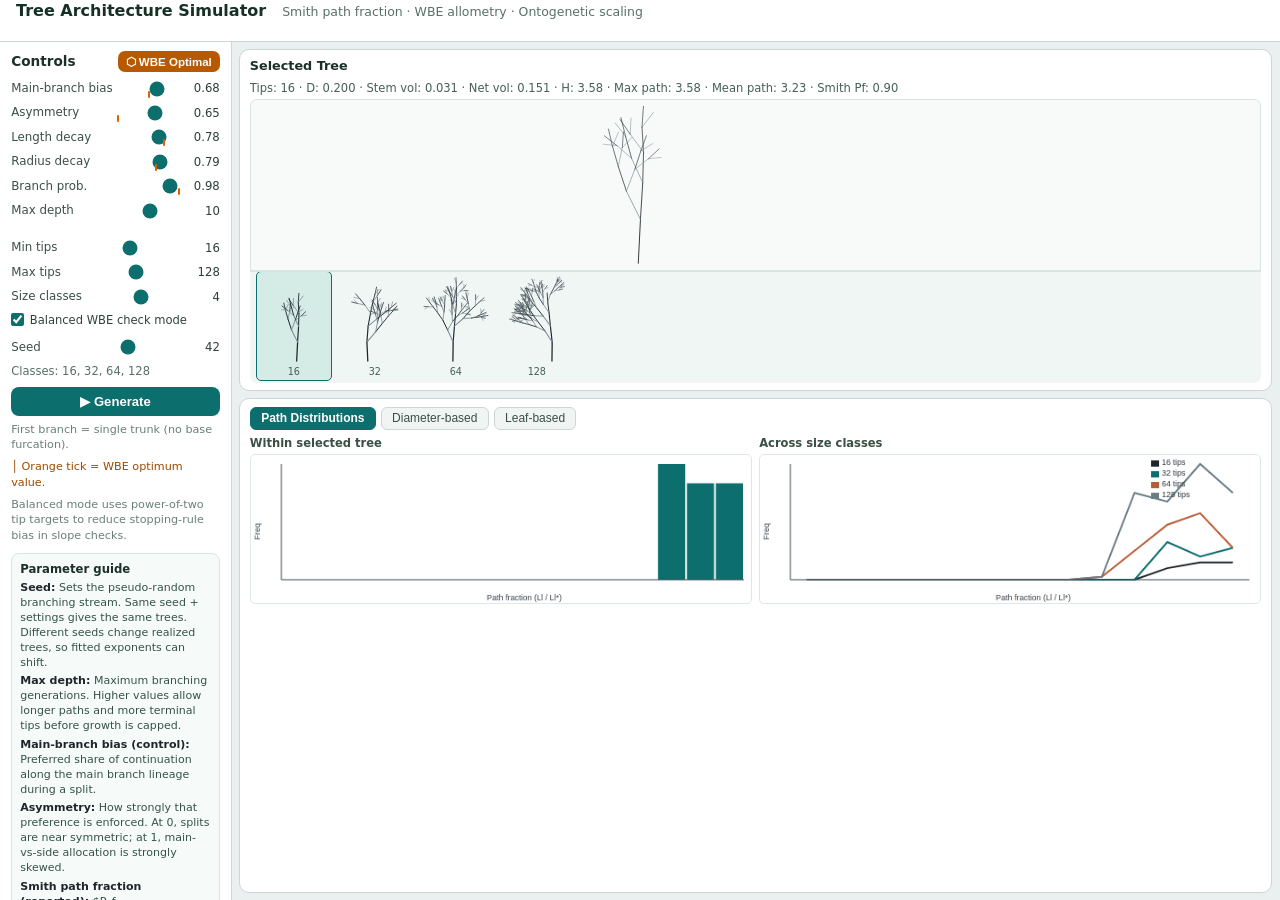
==== js-tree-simulator/index.html @ 08dd442a "Backup scaling tree architecture project with docs and vignette source" ====
<!doctype html>
<html lang="en">
<head>
  <meta charset="utf-8">
  <meta name="viewport" content="width=device-width, initial-scale=1">
  <title>Tree Architecture Simulator</title>
  <link rel="stylesheet" href="styles.css">
</head>
<body>
  <header class="hero">
    <h1>Tree Architecture Simulator</h1>
    <span class="hero-sub">Smith path fraction · WBE allometry · Ontogenetic scaling</span>
  </header>

  <div class="app-layout">

    <!-- ── Left sidebar: controls ── -->
    <aside class="controls" aria-label="Simulation controls">

      <div class="ctrl-header">
        <span class="ctrl-title">Controls</span>
        <button id="wbeSnapBtn" class="wbe-btn" type="button">⬡ WBE Optimal</button>
      </div>

      <!-- Branching geometry -->
      <div class="slider-group">

        <div class="slider-row">
          <label for="pathFraction">Main-branch bias</label>
          <div class="slider-wrap" data-wbe="0.5" data-min="0" data-max="1">
            <input id="pathFraction" type="range" min="0" max="1" step="0.01" value="0.68">
            <div class="wbe-tick" title="WBE optimum: 0.50 (symmetric allocation)"></div>
          </div>
          <output id="pathFractionValue">0.68</output>
        </div>

        <div class="slider-row">
          <label for="asymStrength">Asymmetry</label>
          <div class="slider-wrap" data-wbe="0" data-min="0" data-max="1">
            <input id="asymStrength" type="range" min="0" max="1" step="0.01" value="0.65">
            <div class="wbe-tick" title="WBE optimum: 0.00 (symmetric)"></div>
          </div>
          <output id="asymStrengthValue">0.65</output>
        </div>

        <div class="slider-row">
          <label for="lengthDecay">Length decay</label>
          <div class="slider-wrap" data-wbe="0.794" data-min="0.3" data-max="0.95">
            <input id="lengthDecay" type="range" min="0.3" max="0.95" step="0.01" value="0.78">
            <div class="wbe-tick" title="WBE optimum: 0.794 = 2⁻¹/³ (volume-filling)"></div>
          </div>
          <output id="lengthDecayValue">0.78</output>
        </div>

        <div class="slider-row">
          <label for="radiusDecay">Radius decay</label>
          <div class="slider-wrap" data-wbe="0.707" data-min="0.3" data-max="0.95">
            <input id="radiusDecay" type="range" min="0.3" max="0.95" step="0.01" value="0.79">
            <div class="wbe-tick" title="WBE optimum: 0.707 = 2⁻¹/² (area-preserving)"></div>
          </div>
          <output id="radiusDecayValue">0.79</output>
        </div>

        <div class="slider-row">
          <label for="branchProb">Branch prob.</label>
          <div class="slider-wrap" data-wbe="1.0" data-min="0.1" data-max="1">
            <input id="branchProb" type="range" min="0.1" max="1" step="0.01" value="0.98">
            <div class="wbe-tick" title="WBE optimum: 1.00 (always bifurcate)"></div>
          </div>
          <output id="branchProbValue">0.98</output>
        </div>

        <div class="slider-row">
          <label for="maxDepth">Max depth</label>
          <div class="slider-wrap">
            <input id="maxDepth" type="range" min="3" max="16" step="1" value="10">
          </div>
          <output id="maxDepthValue">10</output>
        </div>

      </div>

      <div class="divider"></div>

      <!-- Size class controls -->
      <div class="slider-group">

        <div class="slider-row">
          <label for="minTips">Min tips</label>
          <div class="slider-wrap">
            <input id="minTips" type="range" min="4" max="128" step="1" value="16">
          </div>
          <output id="minTipsValue">16</output>
        </div>

        <div class="slider-row">
          <label for="maxTips">Max tips</label>
          <div class="slider-wrap">
            <input id="maxTips" type="range" min="16" max="512" step="1" value="128">
          </div>
          <output id="maxTipsValue">128</output>
        </div>

        <div class="slider-row">
          <label for="classCount">Size classes</label>
          <div class="slider-wrap">
            <input id="classCount" type="range" min="2" max="8" step="1" value="4">
          </div>
          <output id="classCountValue">4</output>
        </div>

        <div class="check-row">
          <label for="balancedWbeMode">
            <input id="balancedWbeMode" type="checkbox" checked>
            Balanced WBE check mode
          </label>
        </div>

        <div class="slider-row">
          <label for="seed">Seed</label>
          <div class="slider-wrap">
            <input id="seed" type="range" min="1" max="999" step="1" value="42">
          </div>
          <output id="seedValue">42</output>
        </div>

      </div>

      <p class="size-preview" id="sizeClassPreview">Classes: 16, 32, 64, 128</p>

      <button id="generateBtn" class="gen-btn" type="button">▶ Generate</button>

      <p class="hint">First branch = single trunk (no base furcation).</p>
      <p class="hint wbe-hint">│ Orange tick = WBE optimum value.</p>
      <p class="hint">Balanced mode uses power-of-two tip targets to reduce stopping-rule bias in slope checks.</p>

      <section class="param-guide" aria-label="Parameter guide">
        <h3>Parameter guide</h3>
        <p><strong>Seed:</strong> Sets the pseudo-random branching stream. Same seed + settings gives the same trees. Different seeds change realized trees, so fitted exponents can shift.</p>
        <p><strong>Max depth:</strong> Maximum branching generations. Higher values allow longer paths and more terminal tips before growth is capped.</p>
        <p><strong>Main-branch bias (control):</strong> Preferred share of continuation along the main branch lineage during a split.</p>
        <p><strong>Asymmetry:</strong> How strongly that preference is enforced. At 0, splits are near symmetric; at 1, main-vs-side allocation is strongly skewed.</p>
        <p><strong>Smith path fraction (reported):</strong> $P_f = \bar{L_l}/L_l^*$, where $L_l^*$ is max root-to-tip path length. In ideal WBE-symmetric trees this approaches 1.0.</p>
      </section>

    </aside>

    <!-- ── Right: main area ── -->
    <div class="main-col">

      <!-- Tree panel with base-aligned size strip -->
      <div class="top-row">

        <section class="panel tree-panel" aria-labelledby="tree-title">
          <h2 id="tree-title">Selected Tree</h2>
          <div class="tree-meta" id="treeMeta"></div>
          <svg id="treeSvg" viewBox="0 0 900 480" role="img" aria-label="Simulated branching tree"></svg>
          <div id="treeStrip" class="tree-strip" role="group" aria-label="Size class comparison"></div>
        </section>

      </div>

      <!-- Bottom: tabbed panel -->
      <section class="panel bottom-panel" aria-label="Diagnostics">

        <div class="tab-bar">
          <button class="tab-btn active" data-tab="paths"    type="button">Path Distributions</button>
          <button class="tab-btn"        data-tab="diameter" type="button">Diameter-based</button>
          <button class="tab-btn"        data-tab="leaf" type="button">Leaf-based</button>
        </div>

        <!-- Tab: path distributions -->
        <div class="tab-content" id="tab-paths">
          <div class="charts-grid">
            <div class="chart-box">
              <h3>Within selected tree</h3>
              <canvas id="withinHist" width="560" height="165"></canvas>
            </div>
            <div class="chart-box">
              <h3>Across size classes</h3>
              <canvas id="acrossHist" width="560" height="165"></canvas>
            </div>
          </div>
        </div>

        <!-- Tab: diameter-based allometries -->
        <div class="tab-content hidden" id="tab-diameter">
          <div class="allometry-grid">
            <div class="chart-box"><canvas id="alloStemVol"     width="400" height="165"></canvas></div>
            <div class="chart-box"><canvas id="alloHeight"      width="400" height="165"></canvas></div>
            <div class="chart-box"><canvas id="alloMaxPath"     width="400" height="165"></canvas></div>
            <div class="chart-box"><canvas id="alloMeanPath"    width="400" height="165"></canvas></div>
            <div class="chart-box"><canvas id="alloTotalLen"    width="400" height="165"></canvas></div>
            <div class="chart-box"><canvas id="alloPF"          width="400" height="165"></canvas></div>
            <div class="chart-box"><canvas id="alloSizeMeanPath" width="400" height="165"></canvas></div>
            <div class="chart-box"><canvas id="alloSizeVarPath"  width="400" height="165"></canvas></div>
            <div class="chart-box"><canvas id="alloSizeMaxPath"  width="400" height="165"></canvas></div>
          </div>
          <section class="equation-panel" aria-label="Diameter allometry equations">
            <h3>Estimated Equations</h3>
            <div id="eqDiameter" class="equation-list"></div>
          </section>
        </div>

        <!-- Tab: leaf-based allometries -->
        <div class="tab-content hidden" id="tab-leaf">
          <div class="allometry-grid">
            <div class="chart-box"><canvas id="alloStemVol2"    width="400" height="165"></canvas></div>
            <div class="chart-box"><canvas id="alloHeight2"     width="400" height="165"></canvas></div>
            <div class="chart-box"><canvas id="alloMaxPath2"    width="400" height="165"></canvas></div>
            <div class="chart-box"><canvas id="alloMeanPath2"   width="400" height="165"></canvas></div>
            <div class="chart-box"><canvas id="alloTotalLen2"   width="400" height="165"></canvas></div>
            <div class="chart-box"><canvas id="alloPF2"         width="400" height="165"></canvas></div>
          </div>
          <section class="equation-panel" aria-label="Leaf allometry equations">
            <h3>Estimated Equations</h3>
            <div id="eqLeaf" class="equation-list"></div>
          </section>
        </div>

      </section>

    </div><!-- /main-col -->
  </div><!-- /app-layout -->

  <script src="script.js"></script>
</body>
</html>
---- js-tree-simulator/styles.css ----
/* ── Reset ─────────────────────────────────────────────────── */
*, *::before, *::after { box-sizing: border-box; margin: 0; padding: 0; }

/* ── Base ─────────────────────────────────────────────────── */
body {
  height: 100vh;
  overflow: hidden;
  font-family: "IBM Plex Sans", "Segoe UI", system-ui, sans-serif;
  font-size: 13px;
  line-height: 1.4;
  color: #1f252a;
  background: #eaeff0;
}

/* ── Header ───────────────────────────────────────────────── */
.hero {
  display: flex;
  align-items: baseline;
  gap: 1rem;
  padding: 0 1rem;
  height: 42px;
  background: #ffffff;
  border-bottom: 1px solid #ccd6d2;
}

.hero h1 {
  font-size: 1rem;
  font-weight: 700;
  white-space: nowrap;
  color: #163026;
}

.hero-sub {
  font-size: 0.78rem;
  color: #587068;
}

/* ── App layout ───────────────────────────────────────────── */
.app-layout {
  display: grid;
  grid-template-columns: 232px 1fr;
  height: calc(100vh - 42px);
  overflow: hidden;
}

/* ── Controls sidebar ─────────────────────────────────────── */
.controls {
  background: #ffffff;
  border-right: 1px solid #ccd6d2;
  overflow-y: auto;
  padding: 0.55rem 0.7rem 1rem;
  display: flex;
  flex-direction: column;
  gap: 0.38rem;
}

.ctrl-header {
  display: flex;
  align-items: center;
  justify-content: space-between;
  gap: 0.4rem;
}

.ctrl-title {
  font-weight: 700;
  font-size: 0.85rem;
  color: #1a3028;
}

.wbe-btn {
  font-size: 0.72rem;
  padding: 0.24rem 0.5rem;
  background: #b85900;
  color: #fff;
  border: 0;
  border-radius: 7px;
  cursor: pointer;
  font-weight: 700;
  white-space: nowrap;
}
.wbe-btn:hover { background: #9a4a00; }

/* Slider groups */
.slider-group {
  display: flex;
  flex-direction: column;
  gap: 0.28rem;
}

.slider-row {
  display: grid;
  grid-template-columns: 102px 1fr 36px;
  align-items: center;
  gap: 0.3rem;
}

.slider-row label {
  font-size: 0.74rem;
  color: #3a4f46;
  white-space: normal;
  line-height: 1.1;
  overflow: hidden;
  text-overflow: ellipsis;
}

/* Slider wrap: holds the range input + WBE tick overlay */
.slider-wrap {
  position: relative;
  height: 20px;
  display: flex;
  align-items: center;
}

.slider-wrap input[type="range"] {
  width: 100%;
  height: 4px;
  accent-color: #0d6e6e;
  cursor: pointer;
  -webkit-appearance: none;
  appearance: none;
}

/* WBE optimal tick mark – positioned by JS */
.wbe-tick {
  position: absolute;
  bottom: 1px;
  width: 2px;
  height: 7px;
  background: #e06000;
  border-radius: 1px;
  pointer-events: none;
}

.slider-row output {
  text-align: right;
  font-size: 0.73rem;
  font-variant-numeric: tabular-nums;
  color: #2e3f38;
}

.check-row {
  padding: 0.04rem 0 0.08rem;
}

.check-row label {
  display: inline-flex;
  align-items: center;
  gap: 0.35rem;
  font-size: 0.72rem;
  color: #2f433b;
  cursor: pointer;
}

.check-row input[type="checkbox"] {
  accent-color: #0d6e6e;
}

.divider {
  height: 1px;
  background: #d5e0db;
  margin: 0.15rem 0;
}

.size-preview {
  font-size: 0.72rem;
  color: #587068;
}

.gen-btn {
  width: 100%;
  padding: 0.42rem;
  background: #0d6e6e;
  color: #fff;
  border: 0;
  border-radius: 8px;
  font-weight: 700;
  font-size: 0.82rem;
  cursor: pointer;
  margin-top: 0.1rem;
}
.gen-btn:hover { background: #0a5a5a; }

.hint {
  font-size: 0.7rem;
  color: #6a7f78;
}
.wbe-hint { color: #9a4a00; }

.param-guide {
  margin-top: 0.2rem;
  border: 1px solid #d8e5e0;
  border-radius: 8px;
  background: #f6fbf9;
  padding: 0.45rem 0.5rem;
  display: flex;
  flex-direction: column;
  gap: 0.24rem;
}

.param-guide h3 {
  font-size: 0.73rem;
  font-weight: 700;
  color: #1a3028;
}

.param-guide p {
  font-size: 0.69rem;
  color: #355248;
  line-height: 1.35;
}

.param-guide strong {
  color: #1f252a;
}

/* ── Main column ──────────────────────────────────────────── */
.main-col {
  display: flex;
  flex-direction: column;
  height: 100%;
  padding: 0.45rem 0.5rem 0.45rem 0.45rem;
  gap: 0.45rem;
  overflow: hidden;
}

/* ── Top row: tree panel now spans full width ──────────────── */
.top-row {
  flex: 0 0 38vh;
  min-height: 260px;
  display: flex;           /* tree-panel must fill this container */
  flex-direction: column;
  overflow: hidden;
}

/* ── Shared panel ─────────────────────────────────────────── */
.panel {
  background: #ffffff;
  border: 1px solid #ccd6d2;
  border-radius: 10px;
  padding: 0.45rem 0.6rem;
  overflow: hidden;
}

.panel h2 {
  font-size: 0.8rem;
  font-weight: 700;
  color: #1a3028;
  margin-bottom: 0.3rem;
}

/* ── Tree panel ───────────────────────────────────────────── */
.tree-panel {
  display: flex;
  flex-direction: column;
  flex: 1;           /* fill .top-row */
  min-height: 0;
  overflow: hidden;
}

.tree-meta {
  font-size: 0.72rem;
  color: #456055;
  margin-bottom: 0.2rem;
  white-space: nowrap;
  overflow: hidden;
  text-overflow: ellipsis;
}

#treeSvg {
  flex: 1;
  width: 100%;
  min-height: 0;
  border-radius: 7px 7px 0 0;
  border: 1px solid #d8e5e0;
  background: #f7faf8;
}

/* ── Base-aligned size strip ───────────────────────────── */
.tree-strip {
  display: flex;
  align-items: flex-end;   /* roots all at the same baseline */
  gap: 5px;
  overflow-x: auto;
  overflow-y: hidden;
  height: 112px;
  flex-shrink: 0;
  padding: 4px 6px 2px;
  border-top: 1px solid #d8e5e0;
  background: #f0f6f3;
  border-radius: 0 0 7px 7px;
}

.strip-item {
  display: flex;
  flex-direction: column;
  align-items: center;
  cursor: pointer;
  flex-shrink: 0;
  border-radius: 5px;
  border: 1.5px solid transparent;
  padding: 2px;
  transition: border-color 0.12s, background 0.12s;
}
.strip-item:hover  { border-color: #0d6e6e88; background: #e4f0ed; }
.strip-item.selected { border-color: #0d6e6e; background: #d5ebe6; }

.strip-label {
  font-size: 0.6rem;
  color: #456055;
  text-align: center;
  margin-top: 1px;
  font-variant-numeric: tabular-nums;
  white-space: nowrap;
}

/* ── Size class panel ─────────────────────────────────────── */
.size-panel {
  overflow-y: auto;
}

.cards {
  display: flex;
  flex-direction: column;
  gap: 0.35rem;
}

.card {
  border: 1px solid #ccd6d2;
  border-radius: 8px;
  padding: 0.3rem 0.4rem;
  background: #fbfdfb;
  cursor: pointer;
  transition: border-color 0.1s;
}
.card:hover { border-color: #0d6e6e; }
.card.selected { border-color: #0d6e6e; background: #e8f3f1; }

.card h3 {
  font-size: 0.73rem;
  font-weight: 600;
  margin-bottom: 0.15rem;
}

.card-meta {
  font-size: 0.67rem;
  color: #4f6560;
}

.card svg {
  width: 100%;
  height: 72px;
  border-radius: 5px;
  background: #f7faf8;
  display: block;
  margin-top: 0.2rem;
}

/* ── Bottom panel: tabs ───────────────────────────────────── */
.bottom-panel {
  flex: 1 1 auto;
  min-height: 0;
  display: flex;
  flex-direction: column;
}

.tab-bar {
  display: flex;
  gap: 0.3rem;
  margin-bottom: 0.35rem;
  flex-shrink: 0;
  flex-wrap: wrap;
}

.tab-btn {
  padding: 0.22rem 0.65rem;
  border: 1px solid #ccd6d2;
  border-radius: 6px;
  background: #f0f5f3;
  color: #3a4f46;
  font-size: 0.75rem;
  cursor: pointer;
  font-weight: 500;
}
.tab-btn.active {
  background: #0d6e6e;
  color: #fff;
  border-color: #0d6e6e;
  font-weight: 700;
}

.tab-content {
  flex: 1;
  min-height: 0;
  overflow: auto;
}
.tab-content.hidden { display: none; }

/* ── Path distribution charts ─────────────────────────────── */
/* No height:100% — let tab-content scroll when viewport is short */
.charts-grid {
  display: grid;
  grid-template-columns: 1fr 1fr;
  gap: 0.45rem;
}

/* ── Allometry scatter grid (3 columns) ───────────────────── */
.allometry-grid {
  display: grid;
  grid-template-columns: repeat(3, 1fr);
  gap: 0.35rem;
}

/* ── Shared chart box ─────────────────────────────────────── */
.chart-box {
  display: flex;
  flex-direction: column;
}

.chart-box h3 {
  font-size: 0.72rem;
  font-weight: 600;
  color: #3a4f46;
  margin-bottom: 0.2rem;
  flex-shrink: 0;
}

/* Canvas: width fills the column; height proportional to the
   draw buffer (165 / 400 ≈ 41.25%) so nothing is clipped. */
.chart-box canvas {
  display: block;
  width: 100%;
  height: auto;
  border-radius: 5px;
  border: 1px solid #dde8e3;
}

.equation-panel {
  margin-top: 0.38rem;
  border: 1px solid #d8e5e0;
  border-radius: 7px;
  background: #f7faf8;
  padding: 0.4rem 0.5rem;
}

.equation-panel h3 {
  font-size: 0.72rem;
  font-weight: 700;
  color: #2b443a;
  margin-bottom: 0.2rem;
}

.equation-list {
  display: grid;
  grid-template-columns: repeat(2, minmax(0, 1fr));
  gap: 0.22rem 0.45rem;
}

.equation-list .eq-theory {
  grid-column: 1 / -1;
  font-size: 0.68rem;
  color: #365249;
  background: #edf5f2;
  border: 1px solid #d6e5df;
  border-radius: 5px;
  padding: 0.22rem 0.3rem;
}

.equation-item {
  font-size: 0.68rem;
  line-height: 1.35;
  color: #2d4038;
  background: #ffffff;
  border: 1px solid #e2ece7;
  border-radius: 5px;
  padding: 0.18rem 0.28rem;
}

.equation-item .eq-title {
  font-weight: 700;
  color: #19352d;
}

.equation-item .eq-fit {
  color: #8f1f1f;
}

.equation-item .eq-asym {
  color: #1b5c43;
}

.equation-item .eq-fs {
  color: #5d6f67;
}

.equation-item .eq-theoryline {
  color: #1f4d8c;
}

.equation-item .eq-delta {
  color: #6b3fa0;
}

@media (max-width: 1060px) {
  .equation-list {
    grid-template-columns: 1fr;
  }
}

@media (max-width: 1060px) {
  .app-layout {
    grid-template-columns: 1fr;
    grid-template-areas:
      "controls"
      "tree"
      "sizes"
      "charts";
  }

  .controls .grid {
    grid-template-columns: 1fr;
  }

  .controls output {
    text-align: left;
    margin-top: -0.2rem;
    margin-bottom: 0.15rem;
  }

  .charts-grid {
    grid-template-columns: 1fr;
  }
}
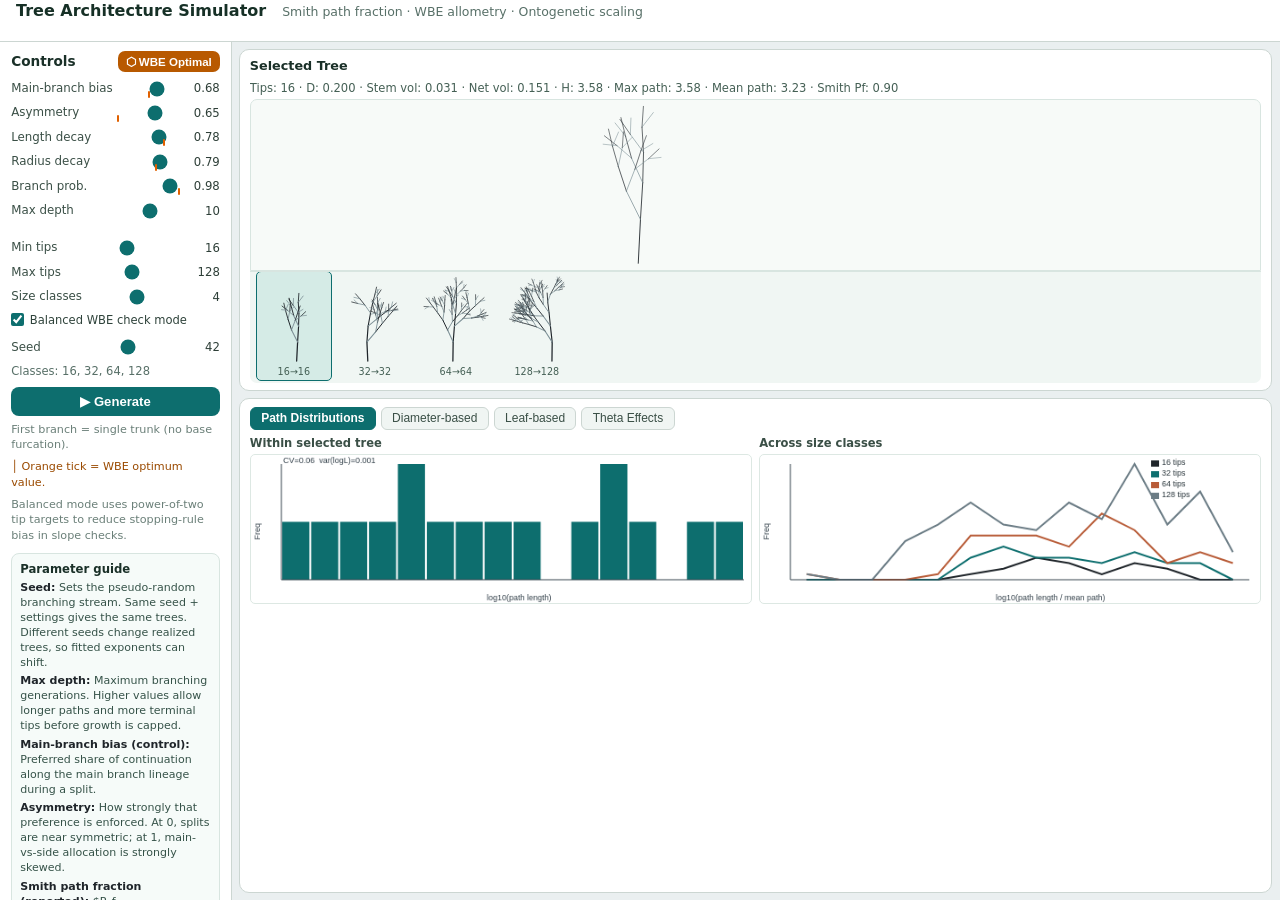
==== commit 44a9e83c: "Sync simulator updates: size range 1-1000, 10 size classes, equation help text, asymmetry path-lengt" ====
--- a/js-tree-simulator/index.html
+++ b/js-tree-simulator/index.html
@@ -88,7 +88,7 @@
         <div class="slider-row">
           <label for="minTips">Min tips</label>
           <div class="slider-wrap">
-            <input id="minTips" type="range" min="4" max="128" step="1" value="16">
+            <input id="minTips" type="range" min="1" max="1000" step="1" value="16">
           </div>
           <output id="minTipsValue">16</output>
         </div>
@@ -96,7 +96,7 @@
         <div class="slider-row">
           <label for="maxTips">Max tips</label>
           <div class="slider-wrap">
-            <input id="maxTips" type="range" min="16" max="512" step="1" value="128">
+            <input id="maxTips" type="range" min="1" max="1000" step="1" value="128">
           </div>
           <output id="maxTipsValue">128</output>
         </div>
@@ -104,7 +104,7 @@
         <div class="slider-row">
           <label for="classCount">Size classes</label>
           <div class="slider-wrap">
-            <input id="classCount" type="range" min="2" max="8" step="1" value="4">
+            <input id="classCount" type="range" min="2" max="10" step="1" value="4">
           </div>
           <output id="classCountValue">4</output>
         </div>
@@ -167,6 +167,7 @@
           <button class="tab-btn active" data-tab="paths"    type="button">Path Distributions</button>
           <button class="tab-btn"        data-tab="diameter" type="button">Diameter-based</button>
           <button class="tab-btn"        data-tab="leaf" type="button">Leaf-based</button>
+          <button class="tab-btn"        data-tab="tradeoff" type="button">Theta Effects</button>
         </div>
 
         <!-- Tab: path distributions -->
@@ -190,15 +191,27 @@
             <div class="chart-box"><canvas id="alloHeight"      width="400" height="165"></canvas></div>
             <div class="chart-box"><canvas id="alloMaxPath"     width="400" height="165"></canvas></div>
             <div class="chart-box"><canvas id="alloMeanPath"    width="400" height="165"></canvas></div>
+            <div class="chart-box"><canvas id="alloSumPath"     width="400" height="165"></canvas></div>
             <div class="chart-box"><canvas id="alloTotalLen"    width="400" height="165"></canvas></div>
             <div class="chart-box"><canvas id="alloPF"          width="400" height="165"></canvas></div>
             <div class="chart-box"><canvas id="alloSizeMeanPath" width="400" height="165"></canvas></div>
+            <div class="chart-box"><canvas id="alloSizeSumPath"  width="400" height="165"></canvas></div>
             <div class="chart-box"><canvas id="alloSizeVarPath"  width="400" height="165"></canvas></div>
             <div class="chart-box"><canvas id="alloSizeMaxPath"  width="400" height="165"></canvas></div>
           </div>
           <section class="equation-panel" aria-label="Diameter allometry equations">
             <h3>Estimated Equations</h3>
             <div id="eqDiameter" class="equation-list"></div>
+            <details class="equation-help">
+              <summary>How to read these outputs</summary>
+              <p><strong>Fit:</strong> The red fitted slope from the plotted points for the currently simulated finite trees. It is an empirical regression result, not a theory value.</p>
+              <p><strong>Asymptote:</strong> The estimated large-tree limit exponent b∞ from finite-size convergence. The simulator fits <em>b_eff(S) = b∞ + c/S</em> across tree-size classes and reports b∞ in this line.</p>
+              <p><strong>Theory:</strong> A closed-form baseline exponent computed from the current geometry controls (length decay η and radius decay γ). It is WBE-style theory using your selected parameters, not a fixed "optimal WBE" constant unless your sliders are at WBE-optimal settings.</p>
+              <p><strong>Finite-size:</strong> The fitted convergence model for observed effective slopes across size classes. <em>S</em> is tree size (tips, using class target tips), and <em>c</em> is the leading finite-size correction strength.</p>
+              <p><strong>Is finite-size fit shown in scatter points?</strong> Not as a separate curve on the main scatter panel. Points are tree metrics; the finite-size relation is fit on slope-vs-size summaries and reported in the equation card.</p>
+              <p><strong>Δfit:</strong> (finite-tree fit slope) − (theory slope).</p>
+              <p><strong>Δasym:</strong> (asymptotic slope b∞) − (theory slope).</p>
+            </details>
           </section>
         </div>
 
@@ -215,6 +228,43 @@
           <section class="equation-panel" aria-label="Leaf allometry equations">
             <h3>Estimated Equations</h3>
             <div id="eqLeaf" class="equation-list"></div>
+            <details class="equation-help">
+              <summary>How to read these outputs</summary>
+              <p><strong>Fit:</strong> The red fitted slope from the plotted points for the currently simulated finite trees. It is an empirical regression result, not a theory value.</p>
+              <p><strong>Asymptote:</strong> The estimated large-tree limit exponent b∞ from finite-size convergence. The simulator fits <em>b_eff(S) = b∞ + c/S</em> across tree-size classes and reports b∞ in this line.</p>
+              <p><strong>Theory:</strong> A closed-form baseline exponent computed from the current geometry controls (length decay η and radius decay γ). It is WBE-style theory using your selected parameters, not a fixed "optimal WBE" constant unless your sliders are at WBE-optimal settings.</p>
+              <p><strong>Finite-size:</strong> The fitted convergence model for observed effective slopes across size classes. <em>S</em> is tree size (tips, using class target tips), and <em>c</em> is the leading finite-size correction strength.</p>
+              <p><strong>Is finite-size fit shown in scatter points?</strong> Not as a separate curve on the main scatter panel. Points are tree metrics; the finite-size relation is fit on slope-vs-size summaries and reported in the equation card.</p>
+              <p><strong>Δfit:</strong> (finite-tree fit slope) − (theory slope).</p>
+              <p><strong>Δasym:</strong> (asymptotic slope b∞) − (theory slope).</p>
+            </details>
+          </section>
+        </div>
+
+        <!-- Tab: theta-centered scaling diagnostics -->
+        <div class="tab-content hidden" id="tab-tradeoff">
+          <div class="check-row" style="margin-bottom:0.35rem;">
+            <label for="tradeoffPathMetric">
+              Path-length scaling metric:
+              <select id="tradeoffPathMetric" style="margin-left:0.35rem; font-size:0.72rem;">
+                <option value="meanPath" selected>Mean path length</option>
+                <option value="maxPath">Max path length</option>
+              </select>
+            </label>
+          </div>
+          <div class="tradeoff-grid">
+            <div class="chart-box">
+              <h3>Theta vs path-length scaling</h3>
+              <canvas id="tradeoffSurface" width="560" height="190"></canvas>
+            </div>
+            <div class="chart-box">
+              <h3>Theta vs leaf scaling</h3>
+              <canvas id="tradeoffFrontier" width="560" height="190"></canvas>
+            </div>
+          </div>
+          <section class="equation-panel" aria-label="Theta scaling diagnostics">
+            <h3>Theta Response Summary</h3>
+            <div id="eqTradeoff" class="equation-list"></div>
           </section>
         </div>
 
--- a/js-tree-simulator/styles.css
+++ b/js-tree-simulator/styles.css
@@ -210,6 +210,32 @@
 }
 
 .param-guide strong {
+  color: #1f252a;
+}
+
+.equation-help {
+  margin-top: 0.45rem;
+  border: 1px solid #d8e5e0;
+  border-radius: 8px;
+  background: #f6fbf9;
+  padding: 0.35rem 0.45rem;
+}
+
+.equation-help summary {
+  cursor: pointer;
+  font-size: 0.72rem;
+  font-weight: 700;
+  color: #1a3028;
+}
+
+.equation-help p {
+  margin-top: 0.28rem;
+  font-size: 0.69rem;
+  color: #355248;
+  line-height: 1.35;
+}
+
+.equation-help strong {
   color: #1f252a;
 }
 
@@ -410,6 +436,12 @@
   gap: 0.35rem;
 }
 
+.tradeoff-grid {
+  display: grid;
+  grid-template-columns: 1fr 1fr;
+  gap: 0.45rem;
+}
+
 /* ── Shared chart box ─────────────────────────────────────── */
 .chart-box {
   display: flex;
@@ -529,4 +561,8 @@
   .charts-grid {
     grid-template-columns: 1fr;
   }
-}
+
+  .tradeoff-grid {
+    grid-template-columns: 1fr;
+  }
+}
